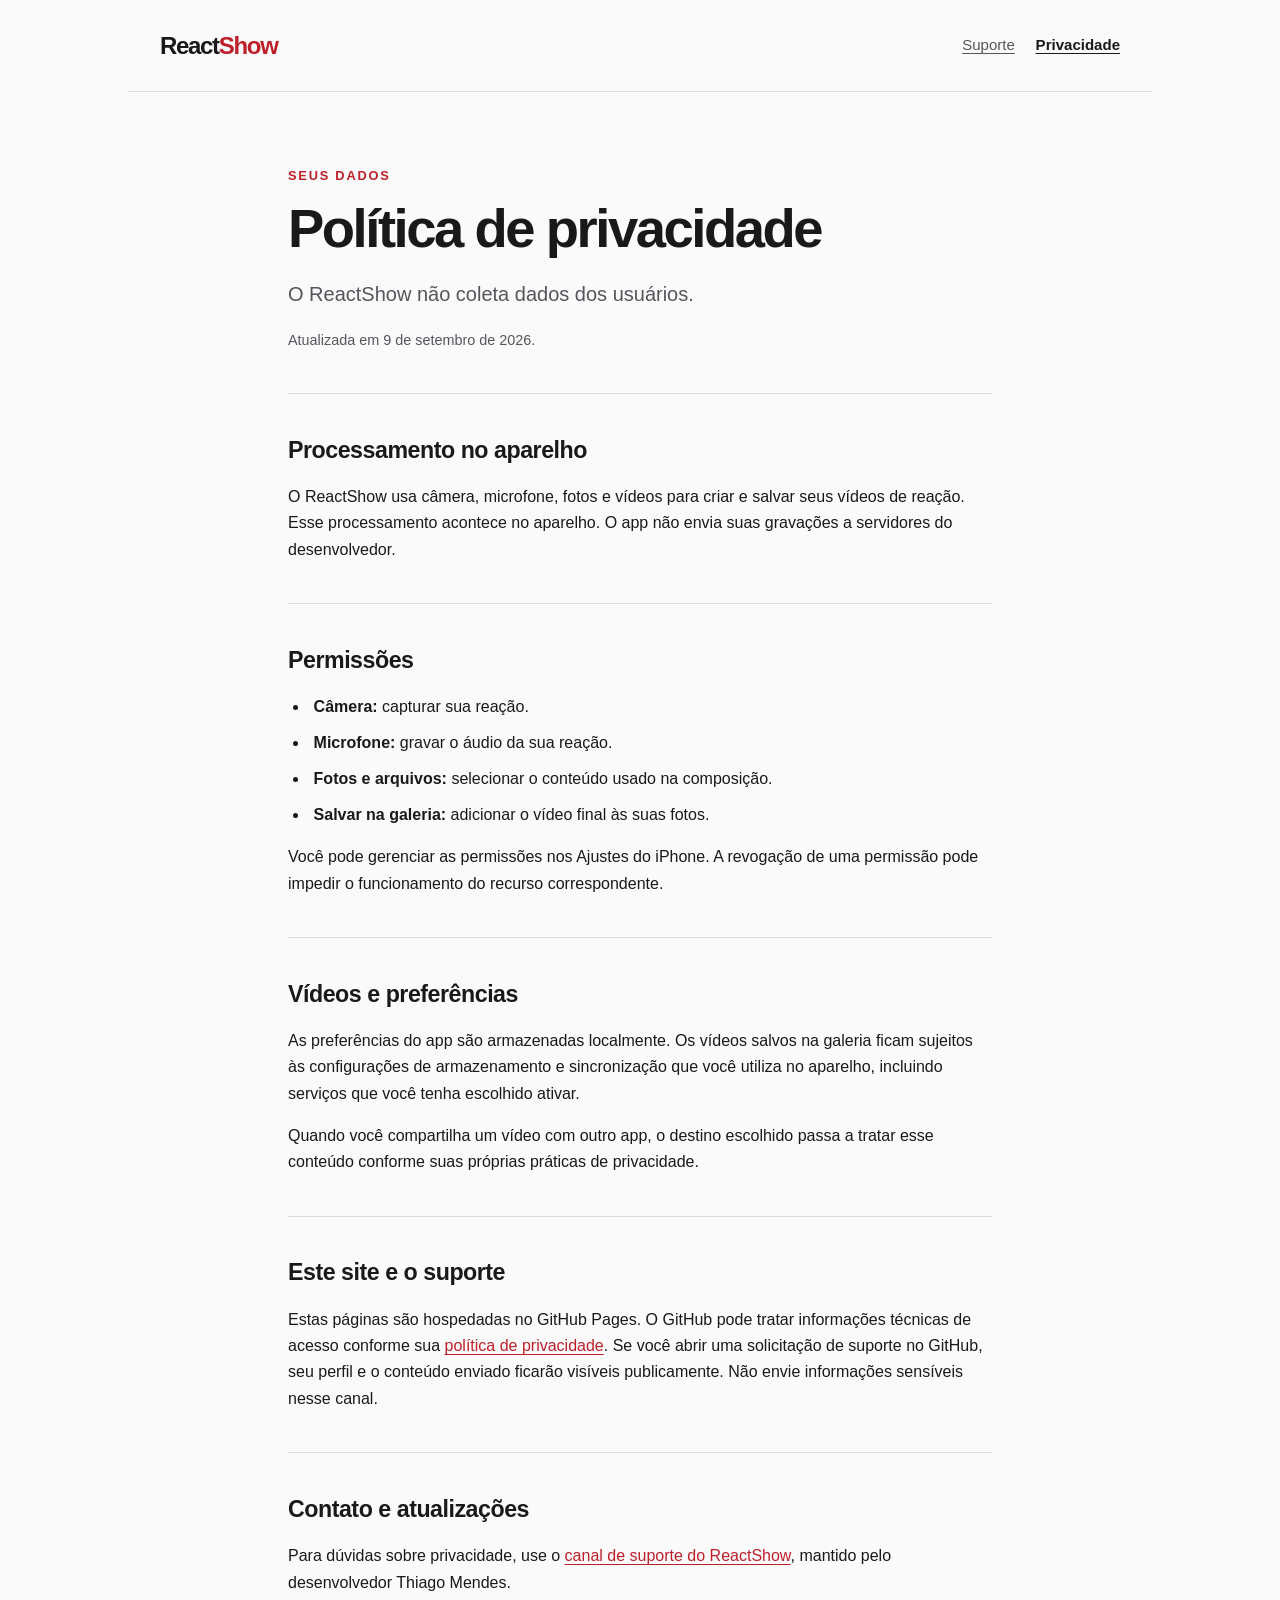
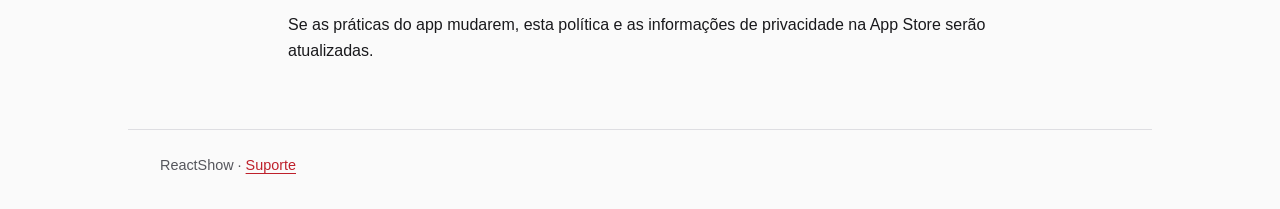
==== privacidade.html @ 1c207773 "Publica suporte e politica de privacidade do ReactShow" ====
<!doctype html>
<html lang="pt-BR">
<head><meta charset="utf-8"><meta name="viewport" content="width=device-width, initial-scale=1"><title>Política de privacidade — ReactShow</title><meta name="description" content="Saiba como o ReactShow usa câmera, microfone, fotos e vídeos no seu aparelho."><link rel="stylesheet" href="style.css"></head>
<body><header><a class="brand" href="./">React<span>Show</span></a><nav aria-label="Navegação"><a href="./">Suporte</a><a aria-current="page" href="privacidade.html">Privacidade</a></nav></header>
<main><p class="eyebrow">SEUS DADOS</p><h1>Política de privacidade</h1><p class="lead">O ReactShow não coleta dados dos usuários.</p><p class="small">Atualizada em 9 de setembro de 2026.</p>
<section><h2>Processamento no aparelho</h2><p>O ReactShow usa câmera, microfone, fotos e vídeos para criar e salvar seus vídeos de reação. Esse processamento acontece no aparelho. O app não envia suas gravações a servidores do desenvolvedor.</p></section>
<section><h2>Permissões</h2><ul><li><strong>Câmera:</strong> capturar sua reação.</li><li><strong>Microfone:</strong> gravar o áudio da sua reação.</li><li><strong>Fotos e arquivos:</strong> selecionar o conteúdo usado na composição.</li><li><strong>Salvar na galeria:</strong> adicionar o vídeo final às suas fotos.</li></ul><p>Você pode gerenciar as permissões nos Ajustes do iPhone. A revogação de uma permissão pode impedir o funcionamento do recurso correspondente.</p></section>
<section><h2>Vídeos e preferências</h2><p>As preferências do app são armazenadas localmente. Os vídeos salvos na galeria ficam sujeitos às configurações de armazenamento e sincronização que você utiliza no aparelho, incluindo serviços que você tenha escolhido ativar.</p><p>Quando você compartilha um vídeo com outro app, o destino escolhido passa a tratar esse conteúdo conforme suas próprias práticas de privacidade.</p></section>
<section><h2>Este site e o suporte</h2><p>Estas páginas são hospedadas no GitHub Pages. O GitHub pode tratar informações técnicas de acesso conforme sua <a href="https://docs.github.com/site-policy/privacy-policies/github-general-privacy-statement">política de privacidade</a>. Se você abrir uma solicitação de suporte no GitHub, seu perfil e o conteúdo enviado ficarão visíveis publicamente. Não envie informações sensíveis nesse canal.</p></section>
<section><h2>Contato e atualizações</h2><p>Para dúvidas sobre privacidade, use o <a href="https://github.com/thiagomendesmed/reactshow-site/issues">canal de suporte do ReactShow</a>, mantido pelo desenvolvedor Thiago Mendes.</p><p>Se as práticas do app mudarem, esta política e as informações de privacidade na App Store serão atualizadas.</p></section>
</main><footer>ReactShow · <a href="./">Suporte</a></footer></body></html>
---- style.css ----
:root{color-scheme:light;--ink:#19191c;--muted:#55565c;--red:#be202b;--line:#dedee2}*{box-sizing:border-box}body{margin:0;background:#fafafa;color:var(--ink);font:1rem/1.65 -apple-system,BlinkMacSystemFont,"Segoe UI",sans-serif}a{color:var(--red);text-underline-offset:.2em}header{max-width:64rem;margin:auto;padding:1.6rem 2rem;display:flex;align-items:center;justify-content:space-between;gap:1.5rem;border-bottom:1px solid var(--line)}.brand{font-size:1.5rem;font-weight:750;color:var(--ink);text-decoration:none;letter-spacing:-.055em}.brand span{color:var(--red)}nav{display:flex;gap:1.3rem}nav a{font-size:.94rem;color:var(--muted)}nav a[aria-current]{color:var(--ink);font-weight:650}main{max-width:48rem;margin:auto;padding:3.8rem 2rem 3rem}.eyebrow{font-size:.8rem;letter-spacing:.14em;color:var(--red);font-weight:700}h1{font-size:clamp(2.2rem,6vw,3.4rem);line-height:1.1;letter-spacing:-.045em;margin:.8rem 0 1.2rem}h2{font-size:1.45rem;line-height:1.25;letter-spacing:-.02em}h3{font-size:1.08rem;margin:1.6rem 0 .4rem}.lead{font-size:1.25rem;color:var(--muted);line-height:1.5}section{margin-top:2.5rem;padding-top:1.4rem;border-top:1px solid var(--line)}li{padding-left:.3rem;margin:.6rem 0}ol,ul{padding-left:1.3rem}.button{display:inline-block;background:var(--red);color:#fff;padding:.75rem 1.1rem;border-radius:.4rem;font-weight:650;text-decoration:none}.small{font-size:.9rem;color:var(--muted)}footer{max-width:64rem;margin:auto;padding:1.5rem 2rem 2rem;border-top:1px solid var(--line);font-size:.9rem;color:var(--muted)}a:focus-visible{outline:3px solid #ce3545;outline-offset:4px}@media(max-width:420px){header{padding:1.3rem;align-items:flex-start;flex-direction:column;gap:.8rem}main{padding:2rem 1.3rem}footer{padding:1.5rem 1.3rem}}
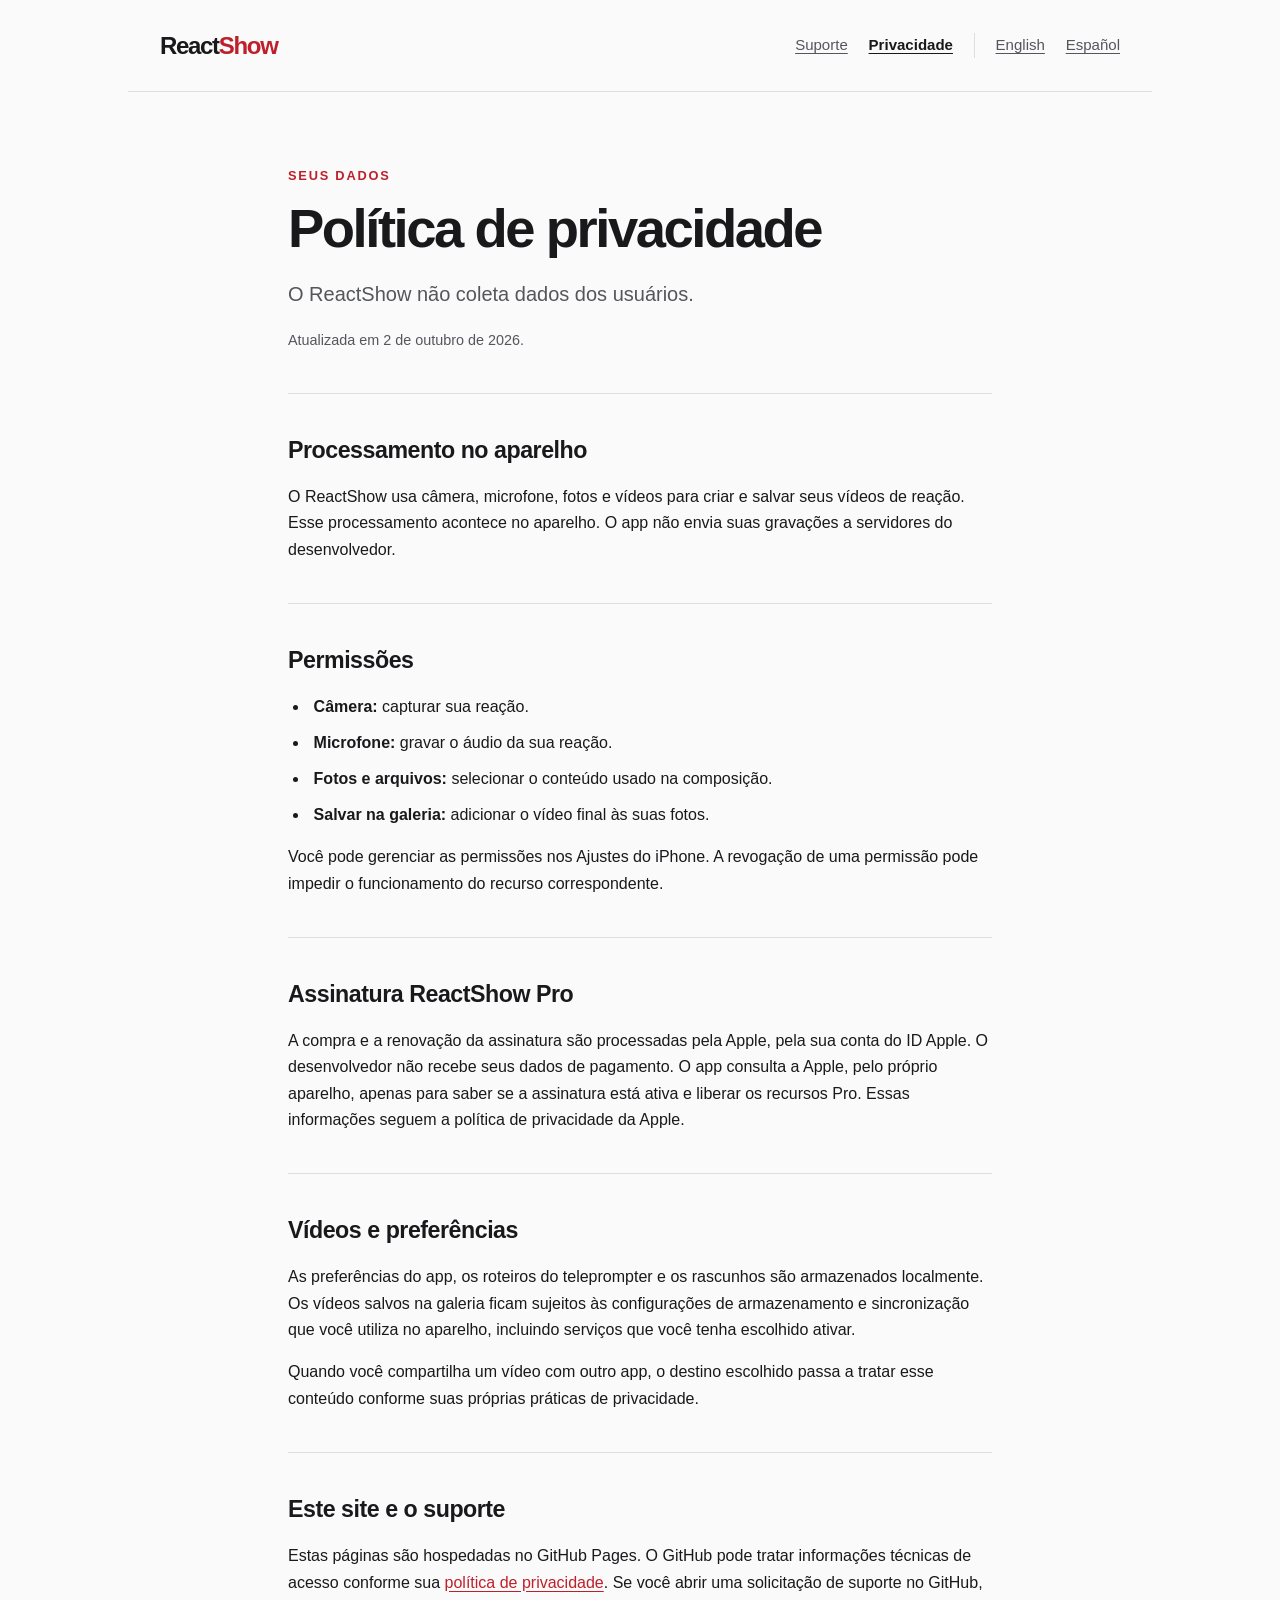
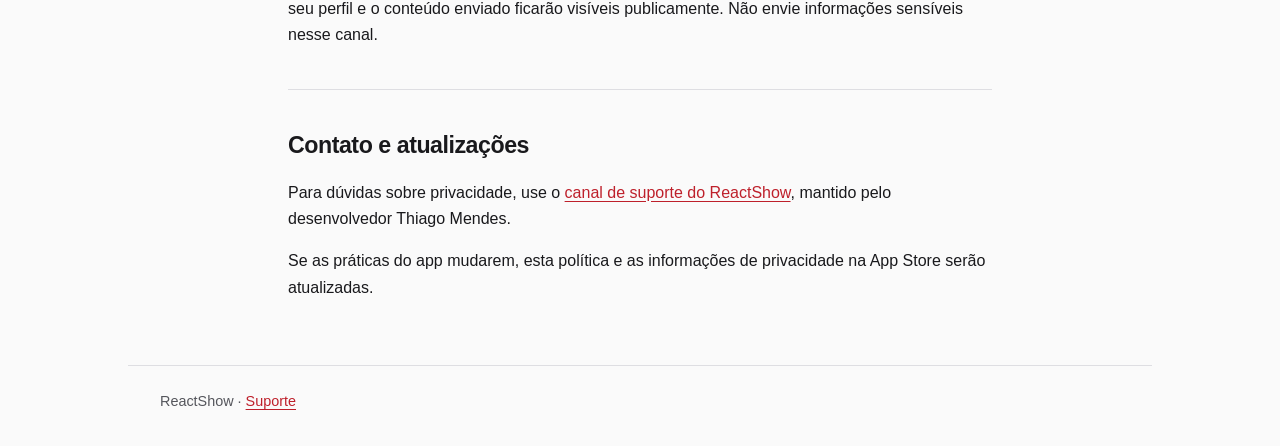
==== commit 3c037d3e: "Suporte e política de privacidade em inglês e espanhol - /en/ (Support, Privacy Policy) e /es/ (Sopo" ====
--- a/privacidade.html
+++ b/privacidade.html
@@ -1,11 +1,12 @@
 <!doctype html>
 <html lang="pt-BR">
-<head><meta charset="utf-8"><meta name="viewport" content="width=device-width, initial-scale=1"><title>Política de privacidade — ReactShow</title><meta name="description" content="Saiba como o ReactShow usa câmera, microfone, fotos e vídeos no seu aparelho."><link rel="stylesheet" href="style.css"></head>
-<body><header><a class="brand" href="./">React<span>Show</span></a><nav aria-label="Navegação"><a href="./">Suporte</a><a aria-current="page" href="privacidade.html">Privacidade</a></nav></header>
-<main><p class="eyebrow">SEUS DADOS</p><h1>Política de privacidade</h1><p class="lead">O ReactShow não coleta dados dos usuários.</p><p class="small">Atualizada em 9 de setembro de 2026.</p>
+<head><meta charset="utf-8"><meta name="viewport" content="width=device-width, initial-scale=1"><title>Política de privacidade — ReactShow</title><meta name="description" content="Saiba como o ReactShow usa câmera, microfone, fotos e vídeos no seu aparelho."><link rel="alternate" hreflang="pt-BR" href="https://thiagomendesmed.github.io/reactshow-site/privacidade.html"><link rel="alternate" hreflang="en" href="https://thiagomendesmed.github.io/reactshow-site/en/privacy.html"><link rel="alternate" hreflang="es" href="https://thiagomendesmed.github.io/reactshow-site/es/privacidad.html"><link rel="stylesheet" href="style.css"></head>
+<body><header><a class="brand" href="./">React<span>Show</span></a><nav aria-label="Navegação"><a href="./">Suporte</a><a aria-current="page" href="privacidade.html">Privacidade</a><span class="langs"><a href="en/">English</a><a href="es/">Español</a></span></nav></header>
+<main><p class="eyebrow">SEUS DADOS</p><h1>Política de privacidade</h1><p class="lead">O ReactShow não coleta dados dos usuários.</p><p class="small">Atualizada em 2 de outubro de 2026.</p>
 <section><h2>Processamento no aparelho</h2><p>O ReactShow usa câmera, microfone, fotos e vídeos para criar e salvar seus vídeos de reação. Esse processamento acontece no aparelho. O app não envia suas gravações a servidores do desenvolvedor.</p></section>
 <section><h2>Permissões</h2><ul><li><strong>Câmera:</strong> capturar sua reação.</li><li><strong>Microfone:</strong> gravar o áudio da sua reação.</li><li><strong>Fotos e arquivos:</strong> selecionar o conteúdo usado na composição.</li><li><strong>Salvar na galeria:</strong> adicionar o vídeo final às suas fotos.</li></ul><p>Você pode gerenciar as permissões nos Ajustes do iPhone. A revogação de uma permissão pode impedir o funcionamento do recurso correspondente.</p></section>
-<section><h2>Vídeos e preferências</h2><p>As preferências do app são armazenadas localmente. Os vídeos salvos na galeria ficam sujeitos às configurações de armazenamento e sincronização que você utiliza no aparelho, incluindo serviços que você tenha escolhido ativar.</p><p>Quando você compartilha um vídeo com outro app, o destino escolhido passa a tratar esse conteúdo conforme suas próprias práticas de privacidade.</p></section>
+<section><h2>Assinatura ReactShow Pro</h2><p>A compra e a renovação da assinatura são processadas pela Apple, pela sua conta do ID Apple. O desenvolvedor não recebe seus dados de pagamento. O app consulta a Apple, pelo próprio aparelho, apenas para saber se a assinatura está ativa e liberar os recursos Pro. Essas informações seguem a política de privacidade da Apple.</p></section>
+<section><h2>Vídeos e preferências</h2><p>As preferências do app, os roteiros do teleprompter e os rascunhos são armazenados localmente. Os vídeos salvos na galeria ficam sujeitos às configurações de armazenamento e sincronização que você utiliza no aparelho, incluindo serviços que você tenha escolhido ativar.</p><p>Quando você compartilha um vídeo com outro app, o destino escolhido passa a tratar esse conteúdo conforme suas próprias práticas de privacidade.</p></section>
 <section><h2>Este site e o suporte</h2><p>Estas páginas são hospedadas no GitHub Pages. O GitHub pode tratar informações técnicas de acesso conforme sua <a href="https://docs.github.com/site-policy/privacy-policies/github-general-privacy-statement">política de privacidade</a>. Se você abrir uma solicitação de suporte no GitHub, seu perfil e o conteúdo enviado ficarão visíveis publicamente. Não envie informações sensíveis nesse canal.</p></section>
 <section><h2>Contato e atualizações</h2><p>Para dúvidas sobre privacidade, use o <a href="https://github.com/thiagomendesmed/reactshow-site/issues">canal de suporte do ReactShow</a>, mantido pelo desenvolvedor Thiago Mendes.</p><p>Se as práticas do app mudarem, esta política e as informações de privacidade na App Store serão atualizadas.</p></section>
 </main><footer>ReactShow · <a href="./">Suporte</a></footer></body></html>
--- a/style.css
+++ b/style.css
@@ -1 +1,2 @@
 :root{color-scheme:light;--ink:#19191c;--muted:#55565c;--red:#be202b;--line:#dedee2}*{box-sizing:border-box}body{margin:0;background:#fafafa;color:var(--ink);font:1rem/1.65 -apple-system,BlinkMacSystemFont,"Segoe UI",sans-serif}a{color:var(--red);text-underline-offset:.2em}header{max-width:64rem;margin:auto;padding:1.6rem 2rem;display:flex;align-items:center;justify-content:space-between;gap:1.5rem;border-bottom:1px solid var(--line)}.brand{font-size:1.5rem;font-weight:750;color:var(--ink);text-decoration:none;letter-spacing:-.055em}.brand span{color:var(--red)}nav{display:flex;gap:1.3rem}nav a{font-size:.94rem;color:var(--muted)}nav a[aria-current]{color:var(--ink);font-weight:650}main{max-width:48rem;margin:auto;padding:3.8rem 2rem 3rem}.eyebrow{font-size:.8rem;letter-spacing:.14em;color:var(--red);font-weight:700}h1{font-size:clamp(2.2rem,6vw,3.4rem);line-height:1.1;letter-spacing:-.045em;margin:.8rem 0 1.2rem}h2{font-size:1.45rem;line-height:1.25;letter-spacing:-.02em}h3{font-size:1.08rem;margin:1.6rem 0 .4rem}.lead{font-size:1.25rem;color:var(--muted);line-height:1.5}section{margin-top:2.5rem;padding-top:1.4rem;border-top:1px solid var(--line)}li{padding-left:.3rem;margin:.6rem 0}ol,ul{padding-left:1.3rem}.button{display:inline-block;background:var(--red);color:#fff;padding:.75rem 1.1rem;border-radius:.4rem;font-weight:650;text-decoration:none}.small{font-size:.9rem;color:var(--muted)}footer{max-width:64rem;margin:auto;padding:1.5rem 2rem 2rem;border-top:1px solid var(--line);font-size:.9rem;color:var(--muted)}a:focus-visible{outline:3px solid #ce3545;outline-offset:4px}@media(max-width:420px){header{padding:1.3rem;align-items:flex-start;flex-direction:column;gap:.8rem}main{padding:2rem 1.3rem}footer{padding:1.5rem 1.3rem}}
+nav .langs{display:flex;gap:1.3rem;padding-left:1.3rem;border-left:1px solid var(--line)}@media(max-width:420px){nav{flex-wrap:wrap}nav .langs{padding-left:0;border-left:0}}
